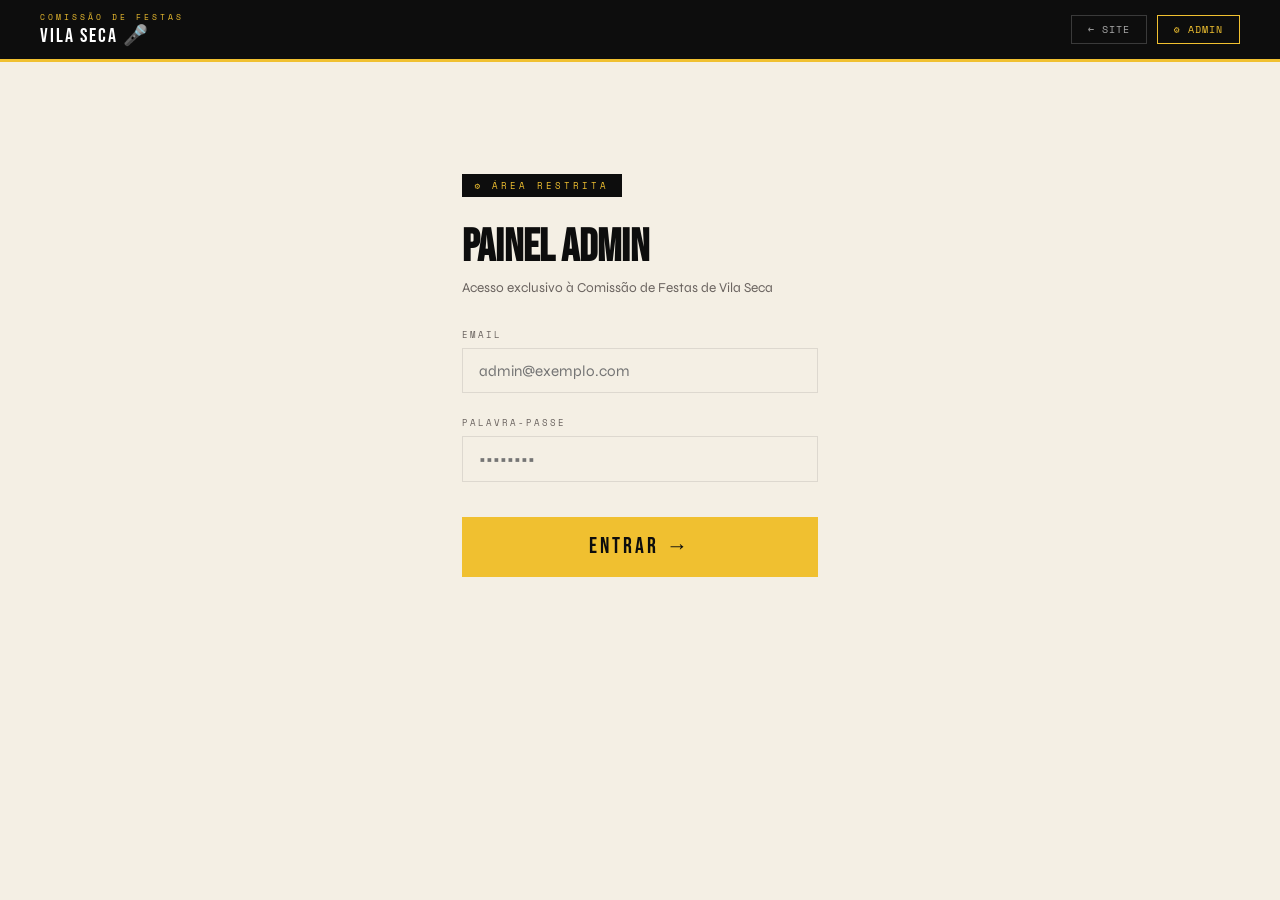
==== admin.html @ 31782e7e "Fix phone number filter logic in admin tickets table Co-Authored-By: Claude Sonnet 4.6 <noreply@anth" ====
<!DOCTYPE html>
<html lang="pt">
<head>
<meta charset="UTF-8">
<meta name="viewport" content="width=device-width, initial-scale=1.0">
<title>Admin — Vila Seca Stand-Up Night</title>
<link rel="stylesheet" href="style.css">
<style>
.admin-login-wrap { max-width:420px; margin:7rem auto; padding:0 2rem; }
.admin-login-wrap h2 { font-family:'Bebas Neue',cursive; font-size:2.8rem; margin-bottom:.3rem; }
.admin-login-wrap .sub { color:var(--muted); font-size:.85rem; margin-bottom:2rem; }
.demo-hint { font-family:'Space Mono',monospace; font-size:.62rem; color:var(--muted); background:var(--cream); border:1px dashed var(--border); padding:.6rem 1rem; margin-top:1rem; letter-spacing:1px; }
.admin-dash { padding:2.5rem; max-width:1300px; margin:0 auto; }
.dash-top { display:flex; align-items:flex-start; justify-content:space-between; margin-bottom:2.5rem; padding-bottom:1.5rem; border-bottom:2px solid var(--ink); flex-wrap:wrap; gap:1rem; }
.dash-top h2 { font-family:'Bebas Neue',cursive; font-size:2.2rem; line-height:1; }
.event-tag { font-family:'Space Mono',monospace; font-size:.62rem; color:var(--muted); letter-spacing:2px; margin-top:.3rem; }
.dash-actions { display:flex; gap:.8rem; align-items:center; flex-wrap:wrap; }
.pending-alert { display:inline-flex; align-items:center; gap:.5rem; background:var(--orange); color:white; font-family:'Space Mono',monospace; font-size:.62rem; letter-spacing:1px; padding:.4rem .9rem; border-radius:2px; animation:pulse-bg 1.5s infinite; }
.pending-alert .dot { width:8px; height:8px; background:white; border-radius:50%; }
.stats-row { display:grid; grid-template-columns:repeat(5,1fr); gap:1.2rem; margin-bottom:2.5rem; }
.scard { background:white; border:1.5px solid var(--border); padding:1.5rem; }
.scard.dark { background:var(--ink); color:white; }
.scard.oc   { background:var(--orange); color:white; border-color:var(--orange); }
.scard .sv  { font-family:'Bebas Neue',cursive; font-size:3rem; line-height:1; }
.scard .sl  { font-family:'Space Mono',monospace; font-size:.55rem; letter-spacing:2px; text-transform:uppercase; color:var(--muted); margin-top:.25rem; }
.scard.dark .sl, .scard.oc .sl { color:rgba(255,255,255,.6); }
.sv.yellow { color:var(--yellow); }
.sv.green  { color:var(--green); }
.sv.white  { color:white; }
.section-label { font-family:'Bebas Neue',cursive; font-size:1.4rem; margin-bottom:1rem; display:flex; align-items:center; gap:.8rem; }
.admin-main { display:grid; grid-template-columns:1fr 1fr; gap:2rem; margin-bottom:2rem; }
.acard { background:white; border:1.5px solid var(--border); padding:2rem; }
.acard h3 { font-family:'Bebas Neue',cursive; font-size:1.4rem; margin-bottom:1.5rem; }
.acard.ob { border-color:var(--orange); border-width:2px; }
.acard.ob h3 { color:var(--orange); }
.filter-bar { display:flex; gap:.6rem; margin-bottom:1.2rem; flex-wrap:wrap; }
.filter-bar input, .filter-bar select { padding:.55rem .8rem; border:1.5px solid var(--border); font-family:'Space Mono',monospace; font-size:.7rem; outline:none; background:white; }
.filter-bar input { flex:1; min-width:160px; }
.filter-bar input:focus, .filter-bar select:focus { border-color:var(--ink); }
.filter-bar select { cursor:pointer; }
/* STOCK MGMT */
.stock-mgmt { background:white; border:1.5px solid var(--border); padding:2rem; margin-top:2rem; }
.stock-mgmt h3 { font-family:'Bebas Neue',cursive; font-size:1.4rem; margin-bottom:1.5rem; }
.stock-stats { display:grid; grid-template-columns:repeat(3,1fr); gap:1.2rem; margin-bottom:1.5rem; }
.ss-box { background:var(--cream); border:1.5px solid var(--border); padding:1.2rem; }
.ss-lbl { font-family:'Space Mono',monospace; font-size:.55rem; letter-spacing:2px; text-transform:uppercase; color:var(--muted); margin-bottom:.5rem; }
.ss-val { font-family:'Bebas Neue',cursive; font-size:2.5rem; line-height:1; }
.occ-bar-wrap { margin-top:1rem; }
.occ-bar-top  { display:flex; justify-content:space-between; margin-bottom:.4rem; font-family:'Space Mono',monospace; font-size:.62rem; color:var(--muted); }
.occ-bar-top strong { font-family:'Bebas Neue',cursive; font-size:1.1rem; color:var(--ink); }
.occ-bar  { height:10px; background:#e0dbd0; border-radius:5px; overflow:hidden; }
.occ-fill { height:10px; background:var(--yellow); border-radius:5px; transition:width .5s; }
.cap-edit { display:flex; align-items:center; gap:1rem; padding-top:1.5rem; border-top:1px solid var(--border); flex-wrap:wrap; }
.cap-edit label { font-family:'Space Mono',monospace; font-size:.58rem; letter-spacing:1px; text-transform:uppercase; color:var(--muted); }
.cap-edit input { width:90px; padding:.6rem .8rem; border:1.5px solid var(--border); font-family:'Bebas Neue',cursive; font-size:1.5rem; text-align:center; outline:none; }
.cap-edit input:focus { border-color:var(--ink); }
/* MODAL */
.modal-overlay { position:fixed; inset:0; background:rgba(0,0,0,.7); z-index:200; display:none; align-items:center; justify-content:center; }
.modal-overlay.open { display:flex; }
.modal { background:white; padding:2.5rem; max-width:460px; width:90%; position:relative; animation:pop .3s ease; }
.modal h3 { font-family:'Bebas Neue',cursive; font-size:2rem; margin-bottom:.3rem; }
.modal .sub { color:var(--muted); font-size:.82rem; margin-bottom:2rem; }
.modal-close { position:absolute; top:1rem; right:1rem; background:none; border:none; font-size:1.5rem; cursor:pointer; color:var(--muted); }
/* REJECT MODAL */
.reject-icon { width:70px; height:70px; background:var(--red); border-radius:50%; display:flex; align-items:center; justify-content:center; font-size:2rem; margin:0 auto 1.5rem; }
.reject-info { background:var(--cream); border:1.5px solid var(--border); padding:1.2rem; margin:1.5rem 0; }
.reject-info .ri-row { display:flex; justify-content:space-between; padding:.35rem 0; font-size:.85rem; }
.reject-info .ri-row:not(:last-child) { border-bottom:1px solid var(--border); }
.reject-info .ri-lbl { font-family:'Space Mono',monospace; font-size:.6rem; letter-spacing:1px; text-transform:uppercase; color:var(--muted); }
.reject-actions { display:flex; gap:1rem; margin-top:1.5rem; }
.reject-actions button { flex:1; padding:.85rem; font-size:.9rem; cursor:pointer; border:1.5px solid var(--border); font-family:inherit; transition:all .15s; }
.reject-actions .btn-cancel { background:white; color:var(--ink); }
.reject-actions .btn-cancel:hover { background:var(--cream); }
.reject-actions .btn-reject { background:var(--red); color:white; border-color:var(--red); }
.reject-actions .btn-reject:hover { opacity:.85; }
/* GESTÃO ADMINS */
.admin-user-row { display:flex; align-items:center; justify-content:space-between; padding:.7rem 1rem; border-bottom:1px solid var(--border); font-size:.82rem; gap:.5rem; flex-wrap:wrap; }
.admin-user-row:last-child { border-bottom:none; }
.admin-user-email { font-family:'Space Mono',monospace; font-size:.7rem; }
.admin-user-meta  { font-family:'Space Mono',monospace; font-size:.58rem; color:var(--muted); }
.super-badge { background:var(--yellow); color:var(--ink); font-family:'Space Mono',monospace; font-size:.52rem; padding:.15rem .5rem; letter-spacing:1px; }
@media(max-width:900px) {
  .stats-row   { grid-template-columns:1fr 1fr; }
  .admin-main  { grid-template-columns:1fr; }
  .stock-stats { grid-template-columns:1fr 1fr; }
  .admin-dash  { padding:1.5rem; }
}
</style>
</head>
<body>

<div class="loading-overlay" id="loading"><div class="spinner"></div><div class="loading-text" id="loading-text">A carregar...</div></div>

<nav>
  <a class="nav-brand" href="index.html">
    <span class="nav-brand-top">Comissão de Festas</span>
    <span class="nav-brand-main">VILA SECA 🎤</span>
  </a>
  <div class="nav-links">
    <a class="nav-btn" href="index.html">← Site</a>
    <span class="nav-btn active" style="cursor:default">⚙ Admin</span>
  </div>
</nav>

<!-- LOGIN -->
<div id="admin-login" class="admin-login-wrap">
  <div class="badge-tag">⚙ Área Restrita</div>
  <h2>Painel Admin</h2>
  <p class="sub">Acesso exclusivo à Comissão de Festas de Vila Seca</p>
  <div class="field"><label>Email</label><input type="email" id="a-user" placeholder="admin@exemplo.com"></div>
  <div class="field"><label>Palavra-passe</label><input type="password" id="a-pass" placeholder="••••••••" onkeydown="if(event.key==='Enter')doLogin()"></div>
  <button class="submit-btn" onclick="doLogin()">Entrar →</button>
</div>

<!-- DASHBOARD -->
<div id="admin-dash" style="display:none">
  <div class="admin-dash">
    <div class="dash-top">
      <div>
        <h2>Painel de Controlo</h2>
        <div class="event-tag">Stand-Up Comedy Night · Vila Seca · 22 Mai 2026</div>
      </div>
      <div class="dash-actions">
        <div class="pending-alert" id="pa" style="display:none"><div class="dot"></div><span id="pa-txt"></span></div>
        <button class="abtn yellow-btn" onclick="openPresencialModal()">+ Venda Presencial</button>
        <button class="abtn" onclick="refreshAdmin()">↻ Atualizar</button>
        <button class="abtn red" onclick="doLogout()">Sair</button>
      </div>
    </div>

    <div class="stats-row">
      <div class="scard oc"><div class="sv white" id="d-pend">—</div><div class="sl">⏳ Por Confirmar</div></div>
      <div class="scard dark"><div class="sv yellow" id="d-sold">—</div><div class="sl">✓ Confirmados</div></div>
      <div class="scard"><div class="sv" id="d-avail">—</div><div class="sl">Disponíveis</div></div>
      <div class="scard"><div class="sv green" id="d-used">—</div><div class="sl">Usados na Entrada</div></div>
      <div class="scard"><div class="sv" id="d-rev">—</div><div class="sl">Receita (€)</div></div>
    </div>

    <div class="section-label">
      ⏳ Pagamentos Pendentes de Confirmação
      <span id="pb" style="background:var(--orange);color:white;font-family:'Space Mono',monospace;font-size:.6rem;padding:.2rem .6rem;border-radius:2px"></span>
    </div>
    <div class="acard ob" style="margin-bottom:2rem">
      <div class="tbl-wrap">
        <table>
          <thead><tr><th>Código</th><th>Nome</th><th>Tel. MBWay</th><th>Qtd</th><th>Total</th><th>Data</th><th>Ação</th></tr></thead>
          <tbody id="pending-tbody"></tbody>
        </table>
      </div>
    </div>

    <div class="admin-main">
      <div style="display:flex;flex-direction:column;gap:1.2rem">
        <div class="acard" style="display:flex;flex-direction:column;align-items:center;justify-content:center;text-align:center;min-height:160px">
          <div style="font-size:3rem;margin-bottom:1rem">📷</div>
          <h3 style="margin-bottom:.5rem">Validar Entrada</h3>
          <p style="color:var(--muted);font-size:.82rem;margin-bottom:1.5rem">Scanner QR Code e validação manual de bilhetes</p>
          <a class="abtn green" href="validar.html" style="font-size:.85rem;padding:.7rem 1.5rem;text-decoration:none">Abrir Validação →</a>
        </div>
        <div class="acard">
          <h3>🔍 Verificar Bilhete</h3>
          <p style="color:var(--muted);font-size:.78rem;margin-bottom:1rem">Pesquisa por código, nome ou nº de telemóvel</p>
          <div class="filter-bar" style="margin-bottom:0">
            <input type="text" id="v-query" placeholder="TC-XXXXXX · nome · 9XXXXXXXX" onkeydown="if(event.key==='Enter')verifyLookup()">
            <button class="abtn green" onclick="verifyLookup()">Verificar →</button>
          </div>
          <div id="v-result" style="display:none;margin-top:1.2rem"></div>
        </div>
      </div>
      <div class="acard">
        <h3>🎟️ Todos os Bilhetes</h3>
        <div class="filter-bar">
          <input type="text" id="f-search" placeholder="Pesquisar nome, código ou telemóvel..." oninput="applyFilters()">
          <select id="f-status" onchange="applyFilters()">
            <option value="">Todos os estados</option>
            <option value="pending">Pendente</option>
            <option value="valid">Confirmado</option>
            <option value="presencial">Presencial</option>
            <option value="used">Usado</option>
            <option value="cancelled">Cancelado</option>
          </select>
          <select id="f-canal" onchange="applyFilters()">
            <option value="">Todos os canais</option>
            <option value="online">Online</option>
            <option value="presencial">Presencial</option>
          </select>
        </div>
        <div class="tbl-wrap">
          <table>
            <thead><tr><th>Código</th><th>Nome</th><th>Canal</th><th>Qtd</th><th>Total</th><th>Estado</th><th>Ação</th></tr></thead>
            <tbody id="t-body"></tbody>
          </table>
        </div>
      </div>
    </div>

    <!-- GESTÃO DE ADMINS (só visível para goncalo227788@gmail.com) -->
    <div id="admins-section" style="display:none;margin-bottom:2rem">
      <div class="section-label">👑 Gestão de Administradores</div>
      <div class="acard" style="border-color:var(--yellow);border-width:2px">
        <div style="display:flex;justify-content:space-between;align-items:center;margin-bottom:1.5rem;flex-wrap:wrap;gap:1rem">
          <h3 style="margin:0;color:var(--ink)">Utilizadores com acesso admin</h3>
          <button class="abtn yellow-btn" onclick="openAddAdminModal()">+ Adicionar Admin</button>
        </div>
        <div id="admins-list"><div style="font-family:'Space Mono',monospace;font-size:.72rem;color:var(--muted);padding:1rem 0">A carregar...</div></div>
      </div>
    </div>

    <div class="stock-mgmt">
      <h3>📦 Gestão de Capacidade</h3>
      <div class="stock-stats">
        <div class="ss-box"><div class="ss-lbl">Capacidade Total</div><div class="ss-val" id="sc-total">—</div></div>
        <div class="ss-box"><div class="ss-lbl">Confirmados</div><div class="ss-val" id="sc-sold">—</div></div>
        <div class="ss-box"><div class="ss-lbl">Livres</div><div class="ss-val" style="color:var(--green)" id="sc-free">—</div></div>
      </div>
      <div class="occ-bar-wrap">
        <div class="occ-bar-top"><span>Ocupação</span><strong id="sc-pct">—</strong></div>
        <div class="occ-bar"><div class="occ-fill" id="sc-bar" style="width:0%"></div></div>
      </div>
      <div class="cap-edit">
        <label>Alterar capacidade:</label>
        <input type="number" id="cap-in" min="1" max="9999">
        <button class="abtn green" onclick="updateCap()">Guardar</button>
      </div>
    </div>
  </div>
</div>

<!-- MODAL VENDA PRESENCIAL -->
<div class="modal-overlay" id="presencial-modal">
  <div class="modal">
    <button class="modal-close" onclick="closePresencialModal()">✕</button>
    <h3>Venda Presencial</h3>
    <p class="sub">Pagamento recebido em mãos · Bilhete confirmado de imediato</p>
    <div class="field"><label>Nome *</label><input type="text" id="p-name" placeholder="Nome da pessoa"></div>
    <div class="field"><label>Email *</label><input type="email" id="p-email" placeholder="Para enviar o link do bilhete"></div>
    <div class="field">
      <label>Nº de Bilhetes</label>
      <div class="qty-row">
        <button class="qty-btn" onclick="changePQty(-1)">−</button>
        <span class="qty-num" id="p-qty-num">1</span>
        <button class="qty-btn" onclick="changePQty(1)">+</button>
      </div>
    </div>
    <div style="background:var(--cream);border:1.5px solid var(--border);padding:1rem;margin-bottom:1rem;font-size:.82rem">
      Total a cobrar: <strong id="p-total-lbl">9 €</strong>
    </div>
    <button class="submit-btn" id="btn-presencial" onclick="submitPresencial()">✓ Confirmar Venda Presencial</button>
  </div>
</div>

<!-- MODAL ADICIONAR ADMIN -->
<div class="modal-overlay" id="add-admin-modal">
  <div class="modal">
    <button class="modal-close" onclick="closeAddAdminModal()">✕</button>
    <h3>Adicionar Administrador</h3>
    <p class="sub">O novo utilizador poderá aceder ao painel admin com estas credenciais.</p>
    <div class="field"><label>Email *</label><input type="email" id="na-email" placeholder="novo@email.com"></div>
    <div class="field"><label>Palavra-passe *</label><input type="password" id="na-pass" placeholder="Mínimo 6 caracteres"></div>
    <button class="submit-btn" id="btn-add-admin" onclick="submitAddAdmin()">✓ Criar Administrador</button>
  </div>
</div>

<!-- MODAL REJEITAR PEDIDO -->
<div class="modal-overlay" id="reject-modal">
  <div class="modal" style="text-align:center">
    <button class="modal-close" onclick="closeRejectModal()">✕</button>
    <div class="reject-icon">✗</div>
    <h3 style="color:var(--red)">Rejeitar Pedido?</h3>
    <p class="sub">Esta ação é irreversível. O pedido será eliminado permanentemente.</p>
    <div class="reject-info" style="text-align:left">
      <div class="ri-row"><span class="ri-lbl">Código</span><strong id="rj-code">—</strong></div>
      <div class="ri-row"><span class="ri-lbl">Nome</span><strong id="rj-name">—</strong></div>
      <div class="ri-row"><span class="ri-lbl">Bilhetes</span><span id="rj-qty">—</span></div>
      <div class="ri-row"><span class="ri-lbl">Total</span><span id="rj-total">—</span></div>
    </div>
    <div class="reject-actions">
      <button class="btn-cancel" onclick="closeRejectModal()">Cancelar</button>
      <button class="btn-reject" id="btn-reject" onclick="confirmReject()">Rejeitar Pedido</button>
    </div>
  </div>
</div>

<div class="toast" id="toast"></div>
<script src="config.js"></script>
<script src="app.js"></script>
<script>
/* ---- LOGIN ---- */
async function doLogin(){
  var email = document.getElementById('a-user').value.trim();
  var pass  = document.getElementById('a-pass').value;
  if(!email || !pass){ toast('⚠ Preenche todos os campos','err'); return; }
  showLoad('A verificar credenciais...');
  try {
    var ok = await loginAdmin(email, pass);
    if(ok){
      showDash();
      toast('✓ Bem-vindo, Administrador!','ok');
    } else {
      toast('⚠ Credenciais incorretas','err');
    }
  } catch(e){
    toast('⚠ Erro de ligação ao servidor','err');
    console.error(e);
  } finally { hideLoad(); }
}

function showDash(){
  document.getElementById('admin-login').style.display = 'none';
  document.getElementById('admin-dash').style.display = 'block';
  refreshAdmin();
  startAutoRefresh();
  initAdminSection();
}

function doLogout(){
  stopAutoRefresh();
  logoutAdmin();
  document.getElementById('admin-login').style.display = 'block';
  document.getElementById('admin-dash').style.display  = 'none';
  document.getElementById('a-user').value = '';
  document.getElementById('a-pass').value = '';
}

// Restaurar sessão ao carregar a página
if(restoreAdminSession()){
  showDash();
}

/* ---- DASHBOARD ---- */
var _autoRefreshTimer = null;
var _lastPendCount = 0;

async function refreshAdmin(silent){
  if(!silent) showLoad('A atualizar...');
  try {
    var tickets = await getTickets();
    var cap = await getCapacity();
    var confirmed = tickets.filter(function(t){return t.status!=='pending' && t.status!=='cancelled';}).reduce(function(a,t){return a+t.qty;},0);
    var pend   = tickets.filter(function(t){return t.status==='pending';});
    var pendQty = pend.reduce(function(a,t){return a+t.qty;},0);
    var avail  = Math.max(0, cap-confirmed);
    var used   = tickets.filter(function(t){return t.status==='used';}).reduce(function(a,t){return a+t.qty;},0);
    var rev    = tickets.filter(function(t){return t.status!=='pending' && t.status!=='cancelled';}).reduce(function(a,t){return a+t.total;},0);
    var pct    = cap>0 ? Math.round((confirmed/cap)*100) : 0;

    setEl('d-pend',pendQty); setEl('d-sold',confirmed); setEl('d-avail',avail);
    setEl('d-used',used); setEl('d-rev',rev+' €');
    setEl('sc-total',cap); setEl('sc-sold',confirmed); setEl('sc-free',avail);
    setEl('sc-pct',pct+'%'); setBar('sc-bar',pct);
    var ci = document.getElementById('cap-in'); if(ci) ci.value = cap;

    var pa = document.getElementById('pa');
    if(pend.length > 0){
      if(pa) pa.style.display = 'inline-flex';
      setEl('pa-txt', pend.length+' pagamento'+(pend.length>1?'s':'')+' por confirmar');
      setEl('pb', pend.length);
    } else {
      if(pa) pa.style.display = 'none';
      setEl('pb','');
    }

    // Notificar se chegaram novos pedidos pendentes
    if(silent && pend.length > _lastPendCount && _lastPendCount >= 0){
      toast('🔔 Novo pedido pendente! ('+pend.length+' total)','warn');
    }
    _lastPendCount = pend.length;

    renderPendingTable(pend);
    renderAllTable(tickets);
  } catch(e){
    if(!silent) toast('⚠ Erro ao carregar dados','err');
    console.error(e);
  } finally { if(!silent) hideLoad(); }
}

function startAutoRefresh(){
  stopAutoRefresh();
  _autoRefreshTimer = setInterval(function(){ refreshAdmin(true); }, 30000);
}

function stopAutoRefresh(){
  if(_autoRefreshTimer){ clearInterval(_autoRefreshTimer); _autoRefreshTimer = null; }
}

// Parar polling quando o tab não está visível, retomar quando volta
document.addEventListener('visibilitychange', function(){
  if(document.hidden){
    stopAutoRefresh();
  } else if(_adminToken){
    refreshAdmin(true);
    startAutoRefresh();
  }
});

var _pendingMap = {};

function renderPendingTable(pend){
  var tbody = document.getElementById('pending-tbody'); if(!tbody) return;
  _pendingMap = {};
  pend.forEach(function(t){ _pendingMap[t.code] = t; });
  if(!pend.length){
    tbody.innerHTML = '<tr><td colspan="7" style="text-align:center;padding:2rem;font-family:\'Space Mono\',monospace;font-size:.72rem;color:var(--muted)">Nenhum pagamento pendente 🎉</td></tr>';
    return;
  }
  tbody.innerHTML = pend.map(function(t){
    return '<tr class="pr">'+
      '<td style="font-family:\'Space Mono\',monospace;font-size:.62rem;letter-spacing:1px">'+t.code+'</td>'+
      '<td><strong>'+t.name+'</strong><br><span style="font-size:.72rem;color:var(--muted)">'+t.email+'</span></td>'+
      '<td style="font-family:\'Space Mono\',monospace;font-size:.75rem">'+t.phone+'</td>'+
      '<td style="text-align:center">'+t.qty+'</td>'+
      '<td><strong>'+t.total+' €</strong></td>'+
      '<td style="font-family:\'Space Mono\',monospace;font-size:.68rem">'+(t.request_date||'—')+'</td>'+
      '<td><div style="display:flex;gap:.4rem">'+
        '<button class="abtn green" onclick="confirmTicket(\''+t.code+'\')">✓ Confirmar</button>'+
        '<button class="abtn red" onclick="rejectTicket(\''+t.code+'\',\''+t.name.replace(/'/g,"\\'")+'\','+t.qty+','+t.total+')">✗ Rejeitar</button>'+
      '</div></td>'+
    '</tr>';
  }).join('');
}

var _allTickets = [];

function renderAllTable(tickets){
  _allTickets = tickets;
  applyFilters();
}

function applyFilters(){
  var search = (document.getElementById('f-search').value || '').toLowerCase();
  var status = document.getElementById('f-status').value;
  var canal  = document.getElementById('f-canal').value;
  var filtered = _allTickets.filter(function(t){
    var phoneMatch = t.phone && String(t.phone).replace(/\s/g,'').indexOf(search.replace(/\s/g,''))!==-1;
    if(search && t.name.toLowerCase().indexOf(search)===-1 && t.code.toLowerCase().indexOf(search)===-1 && !phoneMatch) return false;
    if(status && t.status!==status) return false;
    if(canal && t.source!==canal) return false;
    return true;
  });
  var tbody = document.getElementById('t-body'); if(!tbody) return;
  if(!filtered.length){
    tbody.innerHTML = '<tr><td colspan="7" style="text-align:center;padding:2rem;font-family:\'Space Mono\',monospace;font-size:.72rem;color:var(--muted)">Nenhum bilhete encontrado</td></tr>';
    return;
  }
  tbody.innerHTML = filtered.map(function(t){
    var label = t.status==='valid'?'✓ Confirmado':t.status==='used'?'Usado':t.status==='presencial'?'Presencial':t.status==='cancelled'?'✗ Cancelado':'⏳ Pendente';
    var pClass= t.status==='valid'?'valid':t.status==='used'?'used':t.status==='presencial'?'presencial':t.status==='cancelled'?'cancelled':'pending';
    var canal = t.source==='presencial'?'🤝 Presencial':'🌐 Online';
    var canResend = (t.status==='valid' || t.status==='presencial');
    var actionCol = canResend
      ? '<button class="abtn" style="font-size:.68rem;padding:.3rem .6rem" onclick="resendEmail(\''+t.code+'\')">📧 Reenviar</button>'
      : '';
    return '<tr class="'+(t.status==='pending'?'pr':'')+'">'+
      '<td style="font-family:\'Space Mono\',monospace;font-size:.62rem;letter-spacing:1px">'+t.code+'</td>'+
      '<td>'+t.name+'</td>'+
      '<td style="font-size:.75rem">'+canal+'</td>'+
      '<td style="text-align:center">'+t.qty+'</td>'+
      '<td>'+t.total+' €</td>'+
      '<td><span class="pill '+pClass+'">'+label+'</span></td>'+
      '<td>'+actionCol+'</td>'+
    '</tr>';
  }).join('');
}

async function confirmTicket(code){
  var t = _pendingMap[code];
  if(!t){ toast('⚠ Ticket não encontrado','err'); return; }
  showLoad('A confirmar bilhete...');
  try {
    await updateTicket(code, { status:'valid', confirmed_date:today() });
    await refreshAdmin();
    toast('✓ '+code+' confirmado! '+t.name+' · '+t.total+' €','ok');
    // Enviar email em background (não bloqueia a confirmação)
    try {
      await sendTicketEmail({ code:t.code, name:t.name, email:t.email, qty:t.qty, total:t.total });
      toast('📧 Email enviado para '+t.email,'ok');
    } catch(emailErr){
      console.error('Email error:', emailErr);
      toast('⚠ Bilhete confirmado, mas erro ao enviar email. Usa "Reenviar" na tabela.','warn');
    }
  } catch(e){ toast('⚠ Erro ao confirmar','err'); hideLoad(); }
}

var _rejectCode = null;

function rejectTicket(code, name, qty, total){
  _rejectCode = code;
  setEl('rj-code', code);
  setEl('rj-name', name || '—');
  setEl('rj-qty', (qty || 1)+' bilhete(s)');
  setEl('rj-total', (total || 0)+' €');
  document.getElementById('reject-modal').classList.add('open');
}

function closeRejectModal(){
  document.getElementById('reject-modal').classList.remove('open');
  _rejectCode = null;
}

async function confirmReject(){
  if(!_rejectCode) return;
  var code = _rejectCode;
  var btn = document.getElementById('btn-reject');
  btn.disabled = true; btn.textContent = 'A rejeitar...';
  showLoad('A rejeitar pedido...');
  try {
    await updateTicket(code, { status:'cancelled' });
    closeRejectModal();
    await refreshAdmin();
    toast('Pedido '+code+' rejeitado.','warn');
  } catch(e){
    toast('⚠ Erro ao rejeitar','err');
  } finally {
    btn.disabled = false; btn.textContent = 'Rejeitar Pedido';
    hideLoad();
  }
}

async function updateCap(){
  var v = parseInt(document.getElementById('cap-in').value);
  if(!v||v<1){ toast('⚠ Valor inválido','err'); return; }
  showLoad('A guardar...');
  try {
    await setCapacity(v);
    await refreshAdmin();
    toast('✓ Capacidade atualizada para '+v+' lugares','ok');
  } catch(e){ toast('⚠ Erro ao guardar','err'); hideLoad(); }
}

/* ---- PRESENCIAL ---- */
var pQty = 1;
function changePQty(d){ pQty=Math.max(1,Math.min(10,pQty+d)); setEl('p-qty-num',pQty); setEl('p-total-lbl',(pQty*CFG.price)+' €'); }
function openPresencialModal(){ document.getElementById('presencial-modal').classList.add('open'); }
function closePresencialModal(){
  document.getElementById('presencial-modal').classList.remove('open');
  document.getElementById('p-name').value = '';
  document.getElementById('p-email').value = '';
  pQty=1; setEl('p-qty-num',1); setEl('p-total-lbl',CFG.price+' €');
}

async function submitPresencial(){
  var name  = document.getElementById('p-name').value.trim();
  var email = document.getElementById('p-email').value.trim();
  if(!name){ toast('⚠ Introduz o nome','err'); return; }
  if(!/^[^\s@]+@[^\s@]+\.[^\s@]+$/.test(email)){ toast('⚠ Email inválido','err'); return; }
  var btn = document.getElementById('btn-presencial');
  btn.disabled=true; btn.textContent='A registar...';
  showLoad('A registar venda presencial...');
  try {
    var code = genCode('TP');
    var d = today();
    var totalVal = pQty * CFG.price;
    await insertPresencialTicket({
      code:code, name:name, email:email,
      qty:pQty, total:totalVal,
      request_date:d, confirmed_date:d
    });
    closePresencialModal();
    await refreshAdmin();
    toast('✓ Venda presencial! '+code+' · '+name,'ok');
    // Open ticket in new tab
    window.open('bilhete.html?codigo='+code, '_blank');
    // Enviar email em background
    try {
      await sendTicketEmail({ code:code, name:name, email:email, qty:pQty, total:totalVal });
      toast('📧 Email enviado para '+email,'ok');
    } catch(emailErr){
      console.error('Email error:', emailErr);
      toast('⚠ Venda registada, mas erro ao enviar email. Usa "Reenviar" na tabela.','warn');
    }
  } catch(e){
    toast('⚠ Erro ao registar venda','err');
    console.error(e);
  } finally { btn.disabled=false; btn.textContent='✓ Confirmar Venda Presencial'; hideLoad(); }
}

/* ---- GESTÃO DE ADMINS ---- */
var SUPER_ADMIN = 'comissao@gmail.com';

function initAdminSection(){
  if(getAdminEmail() === SUPER_ADMIN){
    document.getElementById('admins-section').style.display = 'block';
    loadAdminUsers();
  }
}

async function loadAdminUsers(){
  var box = document.getElementById('admins-list');
  try {
    var data = await manageAdmins('list');
    if(!data.users || !data.users.length){
      box.innerHTML = '<div style="font-family:\'Space Mono\',monospace;font-size:.72rem;color:var(--muted);padding:1rem 0">Nenhum utilizador encontrado</div>';
      return;
    }
    box.innerHTML = data.users.map(function(u){
      var isSuperAdmin = u.email === SUPER_ADMIN;
      var lastLogin = u.last_sign_in_at ? new Date(u.last_sign_in_at).toLocaleDateString('pt-PT') : 'Nunca';
      return '<div class="admin-user-row">'+
        '<div>'+
          '<div class="admin-user-email">'+u.email+(isSuperAdmin ? ' <span class="super-badge">SUPER ADMIN</span>' : '')+'</div>'+
          '<div class="admin-user-meta">Último login: '+lastLogin+'</div>'+
        '</div>'+
        (!isSuperAdmin ? '<button class="abtn red" style="font-size:.7rem;padding:.3rem .7rem" onclick="removeAdmin(\''+u.id+'\',\''+u.email+'\')">Remover</button>' : '')+
      '</div>';
    }).join('');
  } catch(e){
    box.innerHTML = '<div style="font-family:\'Space Mono\',monospace;font-size:.72rem;color:var(--red);padding:1rem 0">Erro ao carregar admins. Verifica se a Edge Function está deployada.</div>';
  }
}

function openAddAdminModal(){ document.getElementById('add-admin-modal').classList.add('open'); }
function closeAddAdminModal(){
  document.getElementById('add-admin-modal').classList.remove('open');
  document.getElementById('na-email').value = '';
  document.getElementById('na-pass').value = '';
}

async function submitAddAdmin(){
  var email = document.getElementById('na-email').value.trim();
  var pass  = document.getElementById('na-pass').value;
  if(!/^[^\s@]+@[^\s@]+\.[^\s@]+$/.test(email)){ toast('⚠ Email inválido','err'); return; }
  if(pass.length < 6){ toast('⚠ Palavra-passe mínimo 6 caracteres','err'); return; }
  var btn = document.getElementById('btn-add-admin');
  btn.disabled = true; btn.textContent = 'A criar...';
  try {
    await manageAdmins('create', { email: email, password: pass });
    closeAddAdminModal();
    toast('✓ Administrador '+email+' criado!','ok');
    loadAdminUsers();
  } catch(e){
    toast('⚠ '+e.message,'err');
  } finally { btn.disabled = false; btn.textContent = '✓ Criar Administrador'; }
}

async function removeAdmin(userId, email){
  if(!confirm('Remover acesso admin de '+email+'?')) return;
  try {
    await manageAdmins('delete', { userId: userId });
    toast('✓ '+email+' removido','ok');
    loadAdminUsers();
  } catch(e){
    toast('⚠ '+e.message,'err');
  }
}

/* ---- VERIFICAR BILHETE ---- */
function verifyLookup(){
  var q = (document.getElementById('v-query').value || '').trim().toLowerCase();
  if(!q){ toast('⚠ Introduz um código, nome ou telemóvel','err'); return; }
  var t = _allTickets.find(function(tk){
    return tk.code.toLowerCase() === q ||
           tk.name.toLowerCase().indexOf(q) !== -1 ||
           (tk.phone && tk.phone.replace(/\s/g,'').indexOf(q.replace(/\s/g,'')) !== -1);
  });
  var box = document.getElementById('v-result');
  if(!t){
    box.style.display = 'block';
    box.innerHTML = '<div style="text-align:center;padding:1.2rem;background:var(--cream);border:1.5px solid var(--border);font-family:\'Space Mono\',monospace;font-size:.75rem;color:var(--muted)">Nenhum bilhete encontrado para "<strong>'+q+'</strong>"</div>';
    return;
  }
  var statusMap = { valid:'✓ Confirmado', used:'Usado', presencial:'Presencial', pending:'⏳ Pendente', cancelled:'✗ Cancelado' };
  var statusClass = { valid:'valid', used:'used', presencial:'presencial', pending:'pending', cancelled:'cancelled' };
  var label = statusMap[t.status] || t.status;
  var cls   = statusClass[t.status] || '';
  box.style.display = 'block';
  box.innerHTML =
    '<div style="background:var(--cream);border:1.5px solid var(--border);padding:1.2rem">'+
      '<div style="display:flex;justify-content:space-between;align-items:center;margin-bottom:.8rem">'+
        '<span style="font-family:\'Space Mono\',monospace;font-size:.65rem;letter-spacing:2px;color:var(--muted)">BILHETE ENCONTRADO</span>'+
        '<span class="pill '+cls+'">'+label+'</span>'+
      '</div>'+
      '<div style="display:grid;gap:.4rem;font-size:.83rem">'+
        '<div style="display:flex;justify-content:space-between;border-bottom:1px solid var(--border);padding:.35rem 0"><span style="color:var(--muted);font-family:\'Space Mono\',monospace;font-size:.58rem;letter-spacing:1px;text-transform:uppercase">Código</span><strong style="font-family:\'Space Mono\',monospace;letter-spacing:2px">'+t.code+'</strong></div>'+
        '<div style="display:flex;justify-content:space-between;border-bottom:1px solid var(--border);padding:.35rem 0"><span style="color:var(--muted);font-family:\'Space Mono\',monospace;font-size:.58rem;letter-spacing:1px;text-transform:uppercase">Nome</span><strong>'+t.name+'</strong></div>'+
        '<div style="display:flex;justify-content:space-between;border-bottom:1px solid var(--border);padding:.35rem 0"><span style="color:var(--muted);font-family:\'Space Mono\',monospace;font-size:.58rem;letter-spacing:1px;text-transform:uppercase">Telemóvel</span><span>'+(t.phone||'—')+'</span></div>'+
        '<div style="display:flex;justify-content:space-between;border-bottom:1px solid var(--border);padding:.35rem 0"><span style="color:var(--muted);font-family:\'Space Mono\',monospace;font-size:.58rem;letter-spacing:1px;text-transform:uppercase">Email</span><span>'+t.email+'</span></div>'+
        '<div style="display:flex;justify-content:space-between;border-bottom:1px solid var(--border);padding:.35rem 0"><span style="color:var(--muted);font-family:\'Space Mono\',monospace;font-size:.58rem;letter-spacing:1px;text-transform:uppercase">Bilhetes</span><span>'+t.qty+'</span></div>'+
        '<div style="display:flex;justify-content:space-between;padding:.35rem 0"><span style="color:var(--muted);font-family:\'Space Mono\',monospace;font-size:.58rem;letter-spacing:1px;text-transform:uppercase">Total</span><strong>'+t.total+' €</strong></div>'+
      '</div>'+
      '<div style="margin-top:1rem;display:flex;gap:.6rem;flex-wrap:wrap">'+
        '<a class="abtn" href="bilhete.html?codigo='+t.code+'" target="_blank" style="font-size:.75rem;text-decoration:none">🎟️ Ver Bilhete</a>'+
        ((t.status==='valid'||t.status==='presencial') ? '<button class="abtn" style="font-size:.75rem" onclick="resendEmail(\''+t.code+'\')">📧 Reenviar Email</button>' : '')+
      '</div>'+
    '</div>';
}

/* ---- REENVIAR EMAIL ---- */
async function resendEmail(code){
  var t = _allTickets.find(function(tk){ return tk.code === code; });
  if(!t){ toast('⚠ Bilhete não encontrado','err'); return; }
  toast('📧 A enviar email...','');
  try {
    await sendTicketEmail({ code:t.code, name:t.name, email:t.email, qty:t.qty, total:t.total });
    toast('📧 Email reenviado para '+t.email,'ok');
  } catch(e){
    console.error('Resend error:', e);
    toast('⚠ Erro ao reenviar email','err');
  }
}

</script>
</body>
</html>
---- style.css ----
/* ============================================================
   VILA SECA — ESTILOS GLOBAIS
   ============================================================ */
@import url('https://fonts.googleapis.com/css2?family=Bebas+Neue&family=Syne:wght@400;600;700;800&family=Space+Mono:wght@400;700&display=swap');

:root {
  --ink:    #0d0d0d;
  --cream:  #f4efe4;
  --yellow: #f0c030;
  --red:    #d4241a;
  --green:  #19a34a;
  --orange: #e07b10;
  --muted:  #6b6460;
  --border: #ddd8cf;
}

*, *::before, *::after { box-sizing: border-box; margin: 0; padding: 0; }

body {
  background: var(--cream);
  color: var(--ink);
  font-family: 'Syne', sans-serif;
  min-height: 100vh;
  overflow-x: hidden;
}

/* NAV */
nav {
  background: var(--ink);
  padding: 0 2.5rem;
  display: flex;
  align-items: center;
  justify-content: space-between;
  height: 62px;
  position: sticky;
  top: 0;
  z-index: 100;
  border-bottom: 3px solid var(--yellow);
}
.nav-brand { cursor: pointer; text-decoration: none; }
.nav-brand-top  { font-family:'Space Mono',monospace; font-size:.52rem; letter-spacing:3px; color:var(--yellow); text-transform:uppercase; display:block; }
.nav-brand-main { font-family:'Bebas Neue',cursive; font-size:1.25rem; color:white; letter-spacing:2px; }
.nav-links { display:flex; gap:.6rem; align-items:center; }
.nav-btn { background:none; border:1.5px solid #3a3a3a; color:#aaa; padding:.4rem 1rem; font-family:'Space Mono',monospace; font-size:.62rem; cursor:pointer; transition:all .18s; letter-spacing:1px; text-transform:uppercase; text-decoration:none; display:inline-flex; align-items:center; }
.nav-btn:hover { border-color:var(--yellow); color:var(--yellow); }
.nav-btn.cta { background:var(--yellow); color:var(--ink); border-color:var(--yellow); font-weight:700; }
.nav-btn.cta:hover { background:#d9ac20; }
.nav-btn.active { border-color:var(--yellow); color:var(--yellow); }

/* LOADING */
.loading-overlay { position:fixed; inset:0; background:rgba(13,13,13,.85); z-index:500; display:none; align-items:center; justify-content:center; flex-direction:column; gap:1rem; }
.loading-overlay.show { display:flex; }
.spinner { width:48px; height:48px; border:4px solid #333; border-top-color:var(--yellow); border-radius:50%; animation:spin .8s linear infinite; }
@keyframes spin { to { transform:rotate(360deg); } }
.loading-text { font-family:'Space Mono',monospace; font-size:.75rem; color:#aaa; letter-spacing:2px; }

/* TOAST */
.toast { position:fixed; bottom:2rem; right:2rem; background:var(--ink); color:white; padding:1rem 1.5rem; font-family:'Space Mono',monospace; font-size:.72rem; z-index:9999; transform:translateY(80px); opacity:0; transition:all .3s cubic-bezier(.34,1.56,.64,1); border-left:4px solid var(--yellow); max-width:320px; pointer-events:none; line-height:1.5; }
.toast.show { transform:translateY(0); opacity:1; }
.toast.ok   { border-left-color:var(--green); }
.toast.err  { border-left-color:var(--red); }
.toast.warn { border-left-color:var(--orange); }

/* BUTTONS */
.btn-primary { background:var(--yellow); color:var(--ink); border:none; padding:1rem 2rem; font-family:'Bebas Neue',cursive; font-size:1.3rem; letter-spacing:3px; cursor:pointer; transition:all .18s; display:inline-flex; align-items:center; gap:.6rem; text-decoration:none; }
.btn-primary:hover { background:#d9ac20; transform:translateY(-2px); box-shadow:0 8px 25px rgba(240,192,48,.35); }
.btn-ghost { background:none; border:1.5px solid #444; color:#aaa; padding:1rem 1.5rem; font-family:'Space Mono',monospace; font-size:.68rem; cursor:pointer; letter-spacing:2px; transition:all .18s; text-transform:uppercase; text-decoration:none; display:inline-flex; align-items:center; }
.btn-ghost:hover { border-color:white; color:white; }
.submit-btn { width:100%; background:var(--yellow); color:var(--ink); border:none; padding:1.1rem; font-family:'Bebas Neue',cursive; font-size:1.35rem; letter-spacing:3px; cursor:pointer; transition:all .18s; margin-top:.8rem; }
.submit-btn:hover { background:#d9ac20; transform:translateY(-2px); }
.submit-btn:disabled { background:#ccc; color:#888; cursor:not-allowed; transform:none; }
.submit-btn.grey { background:#ddd; color:#888; }
.submit-btn.grey:hover { transform:none; background:#ccc; }
.abtn { background:var(--ink); color:white; border:none; padding:.75rem 1.2rem; font-family:'Space Mono',monospace; font-size:.62rem; letter-spacing:1px; cursor:pointer; text-transform:uppercase; transition:background .15s; white-space:nowrap; }
.abtn:hover        { background:#333; }
.abtn.green        { background:var(--green); }
.abtn.green:hover  { background:#158a3e; }
.abtn.red          { background:var(--red); }
.abtn.red:hover    { background:#b01e15; }
.abtn.orange       { background:var(--orange); }
.abtn.orange:hover { background:#c56d0e; }
.abtn.yellow-btn   { background:var(--yellow); color:var(--ink); }
.abtn.yellow-btn:hover { background:#d9ac20; }

/* FORMS */
.field { margin-bottom:1.4rem; }
.field label { display:block; font-family:'Space Mono',monospace; font-size:.58rem; letter-spacing:2px; text-transform:uppercase; color:var(--muted); margin-bottom:.45rem; }
.field input, .field textarea, .field select { width:100%; padding:.8rem 1rem; border:1.5px solid var(--border); background:var(--cream); font-family:'Syne',sans-serif; font-size:.95rem; outline:none; transition:border-color .18s; }
.field input:focus, .field textarea:focus { border-color:var(--ink); background:white; }

/* BADGE / PILLS */
.badge-tag { display:inline-block; background:var(--ink); color:var(--yellow); font-family:'Space Mono',monospace; font-size:.58rem; letter-spacing:3px; text-transform:uppercase; padding:.3rem .8rem; margin-bottom:1.5rem; }
.pill { display:inline-block; padding:.2rem .6rem; font-family:'Space Mono',monospace; font-size:.55rem; letter-spacing:1px; text-transform:uppercase; border-radius:2px; }
.pill.valid      { background:#d4f5e2; color:#0a5c2a; }
.pill.used       { background:#f0f0f0; color:#555; }
.pill.pending    { background:#ffe8cc; color:#7a4000; border:1px solid #f0b060; }
.pill.presencial { background:#e8e0ff; color:#3a0a7a; }
.pill.cancelled  { background:#fde8e8; color:#8b1a1a; }

/* BOXES */
.warning-box { font-size:.72rem; color:#7a5a00; font-family:'Space Mono',monospace; padding:.8rem; background:#fff8e8; border:1px solid #f0d060; margin-bottom:.8rem; line-height:1.6; }
.info-box    { font-size:.72rem; color:#1a4a7a; font-family:'Space Mono',monospace; padding:.8rem; background:#e8f3ff; border:1px solid #90c0f0; margin-bottom:.8rem; line-height:1.6; }
.success-box { font-size:.72rem; color:#0a5c2a; font-family:'Space Mono',monospace; padding:.8rem; background:#d4f5e2; border:1px solid #70d090; margin-bottom:.8rem; line-height:1.6; }

/* STOCK BANNER */
.stock-banner { background:#111; padding:.75rem 2.5rem; display:flex; align-items:center; gap:2rem; border-bottom:1px solid #1e1e1e; }
.stock-banner-lbl { font-family:'Space Mono',monospace; font-size:.6rem; letter-spacing:2px; text-transform:uppercase; color:#666; white-space:nowrap; }
.stock-bar-wrap { flex:1; height:5px; background:#2a2a2a; border-radius:3px; }
.stock-bar-fill { height:100%; background:var(--yellow); border-radius:3px; transition:width .5s; }
.stock-nums { font-family:'Bebas Neue',cursive; font-size:1.1rem; color:var(--yellow); white-space:nowrap; }

/* PAGE HEADER */
.page-header { background:var(--ink); padding:2.5rem 5rem; border-bottom:3px solid var(--yellow); }
.page-header h1 { font-family:'Bebas Neue',cursive; font-size:2.5rem; color:white; letter-spacing:2px; }
.page-header p  { color:#888; font-size:.78rem; font-family:'Space Mono',monospace; letter-spacing:1px; margin-top:.3rem; }

/* TABLES */
.tbl-wrap { overflow-x:auto; max-height:380px; overflow-y:auto; }
table { width:100%; border-collapse:collapse; }
thead th { font-family:'Space Mono',monospace; font-size:.55rem; letter-spacing:2px; text-transform:uppercase; color:var(--muted); padding:.6rem .8rem; border-bottom:2px solid var(--border); text-align:left; position:sticky; top:0; background:white; }
tbody td { padding:.72rem .8rem; font-size:.82rem; border-bottom:1px solid #f0ece4; vertical-align:middle; }
tbody tr:hover td { background:#faf8f4; }
tbody tr.pr td { background:#fff8f0; }
tbody tr.pr:hover td { background:#fff0e0; }

/* QTY */
.qty-row { display:flex; align-items:center; gap:1rem; }
.qty-btn { width:42px; height:42px; border:1.5px solid var(--border); background:white; font-size:1.4rem; cursor:pointer; display:flex; align-items:center; justify-content:center; transition:all .15s; }
.qty-btn:hover { background:var(--ink); color:white; border-color:var(--ink); }
.qty-num { font-family:'Bebas Neue',cursive; font-size:2.5rem; min-width:40px; text-align:center; }
.qty-hint { font-family:'Space Mono',monospace; font-size:.6rem; color:var(--muted); }

/* ANIMATIONS */
@keyframes pop { 0%{transform:scale(0)} 70%{transform:scale(1.2)} 100%{transform:scale(1)} }
@keyframes pulse-ring { 0%,100%{box-shadow:0 0 0 0 rgba(224,123,16,.5)} 50%{box-shadow:0 0 0 16px rgba(224,123,16,0)} }
@keyframes pulse-bg { 0%,100%{opacity:1} 50%{opacity:.75} }
@keyframes fadein { from{opacity:0;transform:translateY(12px)} to{opacity:1;transform:translateY(0)} }
.fadein { animation:fadein .4s ease both; }

/* RESPONSIVE */
@media(max-width:768px) {
  nav { padding:0 1rem; }
  .page-header { padding:2rem 1.5rem; }
  .nav-brand-top { display:none; }
}
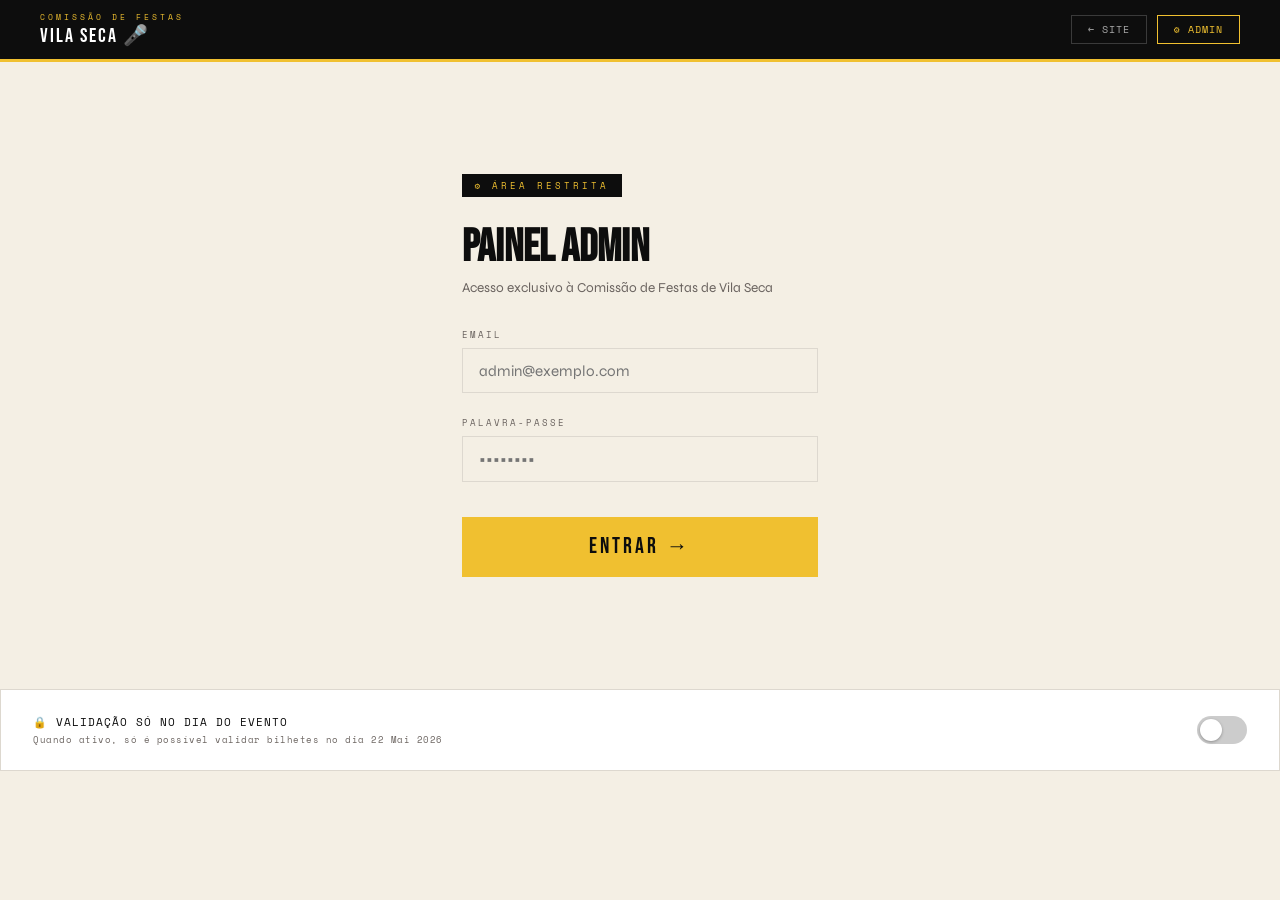
==== commit e42fab36: "Add event-day-only validation toggle in admin panel Co-Authored-By: Claude Sonnet 4.6 <noreply@anthr" ====
--- a/admin.html
+++ b/admin.html
@@ -79,6 +79,16 @@
 .admin-user-email { font-family:'Space Mono',monospace; font-size:.7rem; }
 .admin-user-meta  { font-family:'Space Mono',monospace; font-size:.58rem; color:var(--muted); }
 .super-badge { background:var(--yellow); color:var(--ink); font-family:'Space Mono',monospace; font-size:.52rem; padding:.15rem .5rem; letter-spacing:1px; }
+/* TOGGLE */
+.toggle-section { background:white; border:1.5px solid var(--border); padding:1.5rem 2rem; margin-top:1.5rem; display:flex; align-items:center; justify-content:space-between; gap:1rem; flex-wrap:wrap; }
+.toggle-label { font-family:'Space Mono',monospace; font-size:.68rem; letter-spacing:1px; text-transform:uppercase; }
+.toggle-label span { display:block; font-family:inherit; font-size:.58rem; color:var(--muted); margin-top:.2rem; letter-spacing:.5px; text-transform:none; }
+.ios-toggle { position:relative; width:50px; height:28px; flex-shrink:0; }
+.ios-toggle input { display:none; }
+.ios-slider { position:absolute; inset:0; background:#ccc; border-radius:14px; cursor:pointer; transition:.3s; }
+.ios-slider:before { content:''; position:absolute; width:22px; height:22px; left:3px; top:3px; background:white; border-radius:50%; transition:.3s; box-shadow:0 1px 3px rgba(0,0,0,.3); }
+.ios-toggle input:checked + .ios-slider { background:#34c759; }
+.ios-toggle input:checked + .ios-slider:before { transform:translateX(22px); }
 @media(max-width:900px) {
   .stats-row   { grid-template-columns:1fr 1fr; }
   .admin-main  { grid-template-columns:1fr; }
@@ -226,6 +236,18 @@
   </div>
 </div>
 
+<!-- TOGGLE VALIDAÇÃO -->
+<div class="toggle-section">
+  <div class="toggle-label">
+    🔒 Validação só no dia do evento
+    <span>Quando ativo, só é possível validar bilhetes no dia 22 Mai 2026</span>
+  </div>
+  <label class="ios-toggle">
+    <input type="checkbox" id="toggle-day-only" onchange="setDayOnlyMode(this.checked)">
+    <span class="ios-slider"></span>
+  </label>
+</div>
+
 <!-- MODAL VENDA PRESENCIAL -->
 <div class="modal-overlay" id="presencial-modal">
   <div class="modal">
@@ -368,6 +390,7 @@
 
     renderPendingTable(pend);
     renderAllTable(tickets);
+    loadDayOnlyToggle();
   } catch(e){
     if(!silent) toast('⚠ Erro ao carregar dados','err');
     console.error(e);
@@ -403,20 +426,67 @@
     tbody.innerHTML = '<tr><td colspan="7" style="text-align:center;padding:2rem;font-family:\'Space Mono\',monospace;font-size:.72rem;color:var(--muted)">Nenhum pagamento pendente 🎉</td></tr>';
     return;
   }
-  tbody.innerHTML = pend.map(function(t){
-    return '<tr class="pr">'+
-      '<td style="font-family:\'Space Mono\',monospace;font-size:.62rem;letter-spacing:1px">'+t.code+'</td>'+
-      '<td><strong>'+t.name+'</strong><br><span style="font-size:.72rem;color:var(--muted)">'+t.email+'</span></td>'+
-      '<td style="font-family:\'Space Mono\',monospace;font-size:.75rem">'+t.phone+'</td>'+
-      '<td style="text-align:center">'+t.qty+'</td>'+
-      '<td><strong>'+t.total+' €</strong></td>'+
-      '<td style="font-family:\'Space Mono\',monospace;font-size:.68rem">'+(t.request_date||'—')+'</td>'+
-      '<td><div style="display:flex;gap:.4rem">'+
-        '<button class="abtn green" onclick="confirmTicket(\''+t.code+'\')">✓ Confirmar</button>'+
-        '<button class="abtn red" onclick="rejectTicket(\''+t.code+'\',\''+t.name.replace(/'/g,"\\'")+'\','+t.qty+','+t.total+')">✗ Rejeitar</button>'+
-      '</div></td>'+
-    '</tr>';
-  }).join('');
+  tbody.innerHTML = pend.map(function(t){ return renderPendingRow(t, false); }).join('');
+}
+
+function renderPendingRow(t, editing){
+  var nameCell = editing
+    ? '<input id="edit-name-'+t.code+'" value="'+t.name.replace(/"/g,'&quot;')+'" style="width:100%;padding:.3rem .5rem;border:1.5px solid var(--ink);font-family:inherit;font-size:.82rem"><br><span style="font-size:.72rem;color:var(--muted)">'+t.email+'</span>'
+    : '<strong>'+t.name+'</strong><br><span style="font-size:.72rem;color:var(--muted)">'+t.email+'</span>';
+  var phoneCell = editing
+    ? '<input id="edit-phone-'+t.code+'" value="'+(t.phone||'')+'" maxlength="9" style="width:100px;padding:.3rem .5rem;border:1.5px solid var(--ink);font-family:\'Space Mono\',monospace;font-size:.72rem" oninput="this.value=this.value.replace(/\\D/g,\'\').slice(0,9)">'
+    : '<span style="font-family:\'Space Mono\',monospace;font-size:.75rem">'+(t.phone||'—')+'</span>';
+  var actionBtns = editing
+    ? '<button class="abtn green" onclick="savePendingEdit(\''+t.code+'\')">💾 Guardar</button>'+
+      '<button class="abtn" onclick="cancelPendingEdit(\''+t.code+'\')">✕ Cancelar</button>'
+    : '<button class="abtn green" onclick="confirmTicket(\''+t.code+'\')">✓ Confirmar</button>'+
+      '<button class="abtn" style="background:var(--ink);color:white" onclick="startPendingEdit(\''+t.code+'\')">✎ Editar</button>'+
+      '<button class="abtn red" onclick="rejectTicket(\''+t.code+'\',\''+t.name.replace(/'/g,"\\'")+'\','+t.qty+','+t.total+')">✗ Rejeitar</button>';
+  return '<tr class="pr" id="pr-'+t.code+'">'+
+    '<td style="font-family:\'Space Mono\',monospace;font-size:.62rem;letter-spacing:1px">'+t.code+'</td>'+
+    '<td>'+nameCell+'</td>'+
+    '<td>'+phoneCell+'</td>'+
+    '<td style="text-align:center">'+t.qty+'</td>'+
+    '<td><strong>'+t.total+' €</strong></td>'+
+    '<td style="font-family:\'Space Mono\',monospace;font-size:.68rem">'+(t.request_date||'—')+'</td>'+
+    '<td><div style="display:flex;gap:.4rem;flex-wrap:wrap">'+actionBtns+'</div></td>'+
+  '</tr>';
+}
+
+function startPendingEdit(code){
+  var t = _pendingMap[code]; if(!t) return;
+  var tr = document.getElementById('pr-'+code); if(!tr) return;
+  tr.outerHTML = renderPendingRow(t, true);
+}
+
+function cancelPendingEdit(code){
+  var t = _pendingMap[code]; if(!t) return;
+  var tr = document.getElementById('pr-'+code); if(!tr) return;
+  tr.outerHTML = renderPendingRow(t, false);
+}
+
+async function savePendingEdit(code){
+  var nameEl  = document.getElementById('edit-name-'+code);
+  var phoneEl = document.getElementById('edit-phone-'+code);
+  var name  = nameEl  ? nameEl.value.trim()  : '';
+  var phone = phoneEl ? phoneEl.value.trim() : '';
+  if(!name){ toast('⚠ O nome não pode estar vazio','err'); return; }
+  var tr = document.getElementById('pr-'+code);
+  var btns = tr ? tr.querySelectorAll('button') : [];
+  btns.forEach(function(b){ b.disabled=true; });
+  try {
+    await updateTicket(code, { name: name, phone: phone });
+    _pendingMap[code].name  = name;
+    _pendingMap[code].phone = phone;
+    var idx = _allTickets.findIndex(function(t){ return t.code===code; });
+    if(idx!==-1){ _allTickets[idx].name=name; _allTickets[idx].phone=phone; }
+    var tr2 = document.getElementById('pr-'+code);
+    if(tr2) tr2.outerHTML = renderPendingRow(_pendingMap[code], false);
+    toast('✓ Dados atualizados');
+  } catch(e) {
+    toast('⚠ Erro ao guardar: '+e.message,'err');
+    btns.forEach(function(b){ b.disabled=false; });
+  }
 }
 
 var _allTickets = [];
@@ -513,6 +583,23 @@
   } finally {
     btn.disabled = false; btn.textContent = 'Rejeitar Pedido';
     hideLoad();
+  }
+}
+
+async function loadDayOnlyToggle(){
+  var val = await getConfigValue('validation_day_only', 'false');
+  var el = document.getElementById('toggle-day-only');
+  if(el) el.checked = (val === 'true');
+}
+
+async function setDayOnlyMode(enabled){
+  try {
+    await upsertConfigValue('validation_day_only', enabled ? 'true' : 'false');
+    toast(enabled ? '🔒 Validação restrita ao dia do evento' : '🔓 Validação aberta (modo teste)');
+  } catch(e) {
+    toast('⚠ Erro ao guardar configuração','err');
+    var el = document.getElementById('toggle-day-only');
+    if(el) el.checked = !enabled;
   }
 }
 
